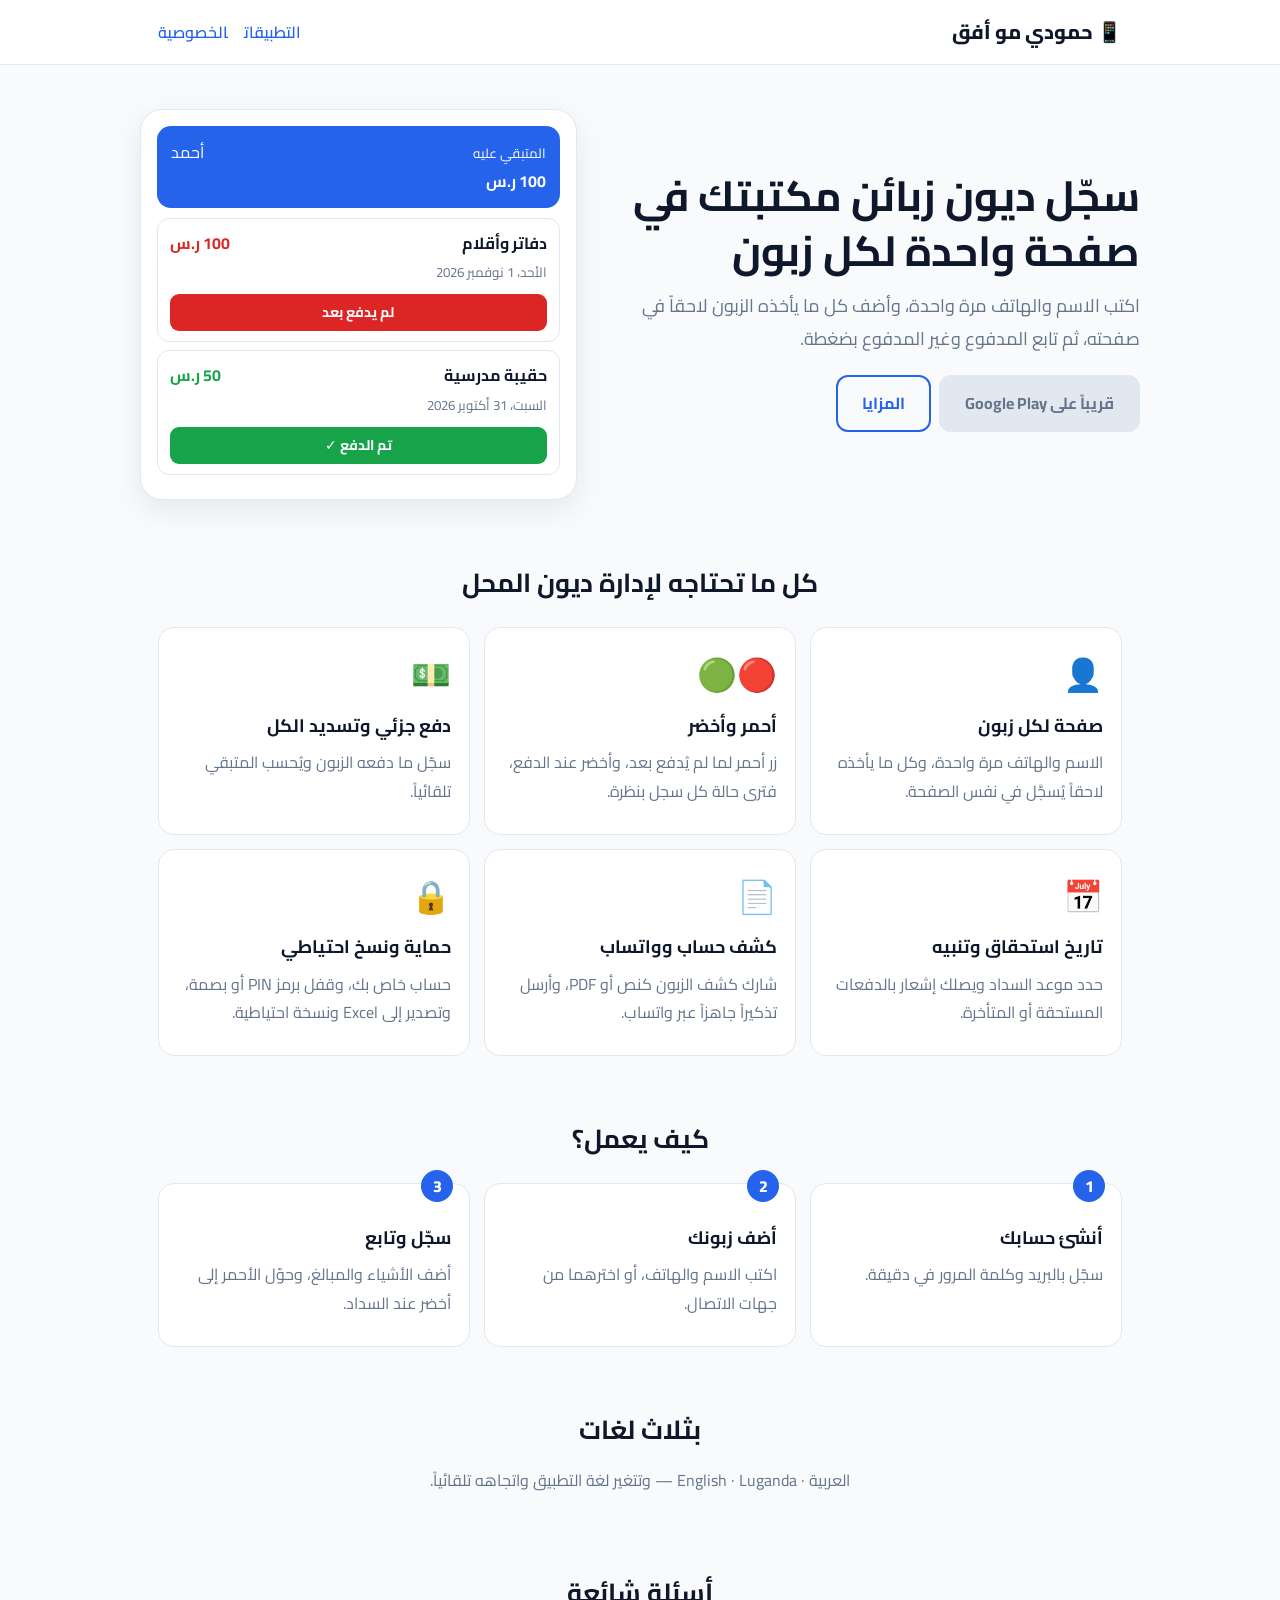
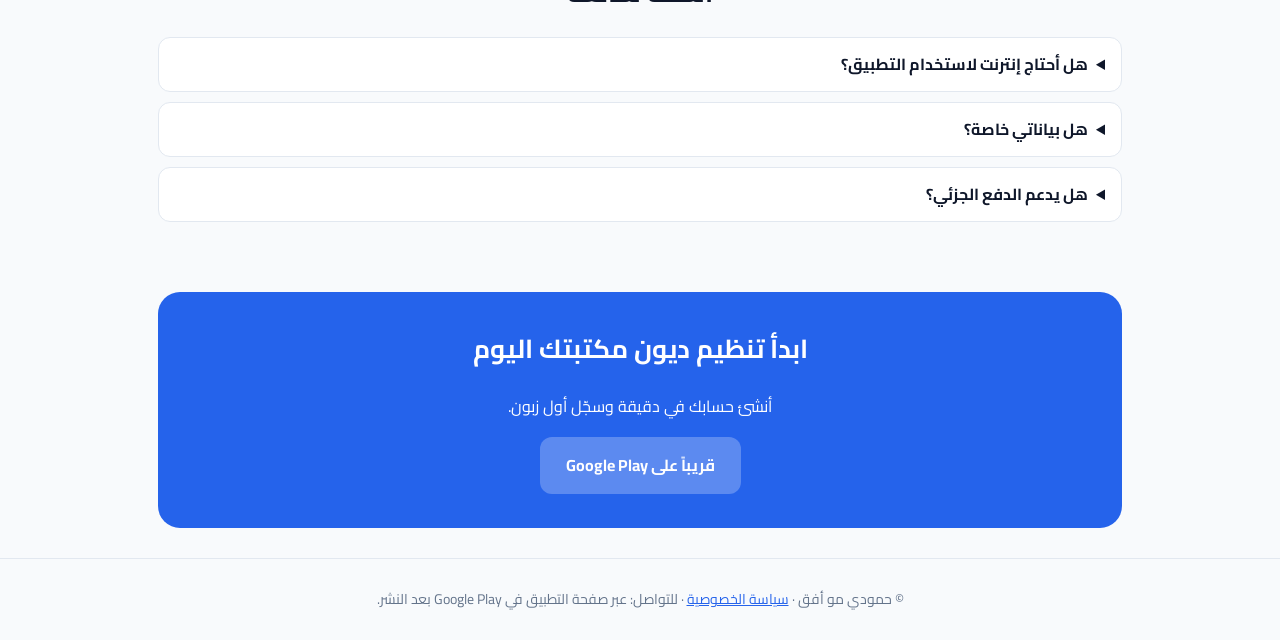
==== apps/library-debts/index.html @ b2d23607 "Update landing page with final details and brand nameUpdate landing page files" ====
<!DOCTYPE html>
<html lang="ar" dir="rtl">
<head>
<meta charset="utf-8">
<meta name="viewport" content="width=device-width, initial-scale=1, viewport-fit=cover">
<title>دفتر ديون المكتبة | حمودي مو أفق</title>
<meta name="description" content="تطبيق دفتر ديون المكتبة من حمودي مو أفق: صفحة واحدة لكل زبون، زر أحمر وأخضر للمدفوع وغير المدفوع، دفع جزئي، تاريخ استحقاق، كشف حساب وتذكير واتساب. بالعربية والإنجليزية واللوغندية.">
<meta name="keywords" content="دفتر ديون, تطبيق ديون, ديون المكتبة, تسجيل ديون الزبائن, دفتر الديون للمحلات, حمودي مو أفق">
<link rel="canonical" href="https://ht8592840-crypto.github.io/hamoudi-moe-library-debts/apps/library-debts/">
<meta property="og:type" content="website">
<meta property="og:title" content="دفتر ديون المكتبة | حمودي مو أفق">
<meta property="og:description" content="سجّل ديون زبائن مكتبتك ومدفوعاتهم في تطبيق واحد بسيط من حمودي مو أفق.">
<meta property="og:url" content="https://ht8592840-crypto.github.io/hamoudi-moe-library-debts/apps/library-debts/">
<meta property="og:locale" content="ar_AR">
<link rel="icon" href="data:image/svg+xml,%3Csvg xmlns='http://www.w3.org/2000/svg' viewBox='0 0 100 100'%3E%3Ctext y='.9em' font-size='90'%3E📚%3C/text%3E%3C/svg%3E">
<link rel="preconnect" href="https://fonts.googleapis.com"><link rel="preconnect" href="https://fonts.gstatic.com" crossorigin>
<link href="https://fonts.googleapis.com/css2?family=Cairo:wght@400;700;800&display=swap" rel="stylesheet">
<link rel="stylesheet" href="../../style.css">
<script type="application/ld+json">{"@context":"https://schema.org","@type":"SoftwareApplication","name":"دفتر ديون المكتبة","operatingSystem":"Android","applicationCategory":"BusinessApplication","description":"تطبيق لتسجيل ديون زبائن المكتبات والمحلات ومتابعة المدفوع وغير المدفوع.","inLanguage":["ar","en","lg"],"url":"https://ht8592840-crypto.github.io/hamoudi-moe-library-debts/apps/library-debts/"}</script>
<script type="application/ld+json">{"@context":"https://schema.org","@type":"FAQPage","mainEntity":[
{"@type":"Question","name":"هل أحتاج إنترنت لاستخدام التطبيق؟","acceptedAnswer":{"@type":"Answer","text":"تُحفظ بياناتك في حسابك وتتزامن عند توفر الإنترنت، ويمكنك التسجيل مؤقتاً دون اتصال ثم تُرفع البيانات تلقائياً."}},
{"@type":"Question","name":"هل بياناتي خاصة؟","acceptedAnswer":{"@type":"Answer","text":"نعم، لكل مستخدم حسابه ولا يصل أحد إلى بياناته غيره، ويمكن إضافة قفل برمز PIN أو بصمة."}},
{"@type":"Question","name":"هل يدعم الدفع الجزئي؟","acceptedAnswer":{"@type":"Answer","text":"نعم، يمكن تسجيل دفعة جزئية لأي سجل ويُحسب المتبقي تلقائياً."}}]}</script>
</head>
<body>
<header><div class="w"><a class="brand" href="../../">📱 حمودي مو أفق</a><nav><a href="../../#apps">التطبيقات</a><a href="../../privacy.html">الخصوصية</a></nav></div></header>
<main>
<div class="w hero two">
  <div>
    <h1>سجّل ديون زبائن مكتبتك في صفحة واحدة لكل زبون</h1>
    <p>اكتب الاسم والهاتف مرة واحدة، وأضف كل ما يأخذه الزبون لاحقاً في صفحته، ثم تابع المدفوع وغير المدفوع بضغطة.</p>
    <!-- عند نشر التطبيق: غيّر السطر التالي إلى <a class="btn" href="رابط-Google-Play">حمّل من Google Play</a> -->
    <span class="btn off">قريباً على Google Play</span><a class="btn g" href="#features">المزايا</a>
  </div>
  <div class="mock" aria-label="مثال على صفحة زبون في التطبيق">
    <div class="top"><div><small>المتبقي عليه</small><br><b>100 ر.س</b></div><div>أحمد</div></div>
    <div class="it"><div class="r1"><b>دفاتر وأقلام</b><b style="color:var(--bad)">100 ر.س</b></div><small>الأحد، 1 نوفمبر 2026</small><span class="st bad">لم يدفع بعد</span></div>
    <div class="it"><div class="r1"><b>حقيبة مدرسية</b><b style="color:var(--ok)">50 ر.س</b></div><small>السبت، 31 أكتوبر 2026</small><span class="st ok">تم الدفع ✓</span></div>
  </div>
</div>

<section id="features"><div class="w">
<h2>كل ما تحتاجه لإدارة ديون المحل</h2>
<div class="grid">
<div class="card"><div class="ic">👤</div><h3>صفحة لكل زبون</h3><p>الاسم والهاتف مرة واحدة، وكل ما يأخذه لاحقاً يُسجَّل في نفس الصفحة.</p></div>
<div class="card"><div class="ic">🔴🟢</div><h3>أحمر وأخضر</h3><p>زر أحمر لما لم يُدفع بعد، وأخضر عند الدفع، فترى حالة كل سجل بنظرة.</p></div>
<div class="card"><div class="ic">💵</div><h3>دفع جزئي وتسديد الكل</h3><p>سجّل ما دفعه الزبون ويُحسب المتبقي تلقائياً.</p></div>
<div class="card"><div class="ic">📅</div><h3>تاريخ استحقاق وتنبيه</h3><p>حدد موعد السداد ويصلك إشعار بالدفعات المستحقة أو المتأخرة.</p></div>
<div class="card"><div class="ic">📄</div><h3>كشف حساب وواتساب</h3><p>شارك كشف الزبون كنص أو PDF، وأرسل تذكيراً جاهزاً عبر واتساب.</p></div>
<div class="card"><div class="ic">🔒</div><h3>حماية ونسخ احتياطي</h3><p>حساب خاص بك، وقفل برمز PIN أو بصمة، وتصدير إلى Excel ونسخة احتياطية.</p></div>
</div></div></section>

<section><div class="w"><h2>كيف يعمل؟</h2>
<div class="grid steps">
<div class="card"><h3>أنشئ حسابك</h3><p>سجّل بالبريد وكلمة المرور في دقيقة.</p></div>
<div class="card"><h3>أضف زبونك</h3><p>اكتب الاسم والهاتف، أو اخترهما من جهات الاتصال.</p></div>
<div class="card"><h3>سجّل وتابع</h3><p>أضف الأشياء والمبالغ، وحوّل الأحمر إلى أخضر عند السداد.</p></div>
</div></div></section>

<section><div class="w"><h2>بثلاث لغات</h2>
<p style="text-align:center;color:var(--mut);margin-top:-8px">العربية · English · Luganda — وتتغير لغة التطبيق واتجاهه تلقائياً.</p></div></section>

<!-- لقطات الشاشة: بعد أخذ لقطات من التطبيق (بدون أسماء أو أرقام حقيقية) ضعها في مجلد screens وفعّل هذا القسم
<section><div class="w"><h2>لقطات من التطبيق</h2><div class="grid">
<img src="screens/1.png" alt="قائمة الزبائن" style="width:100%;border-radius:16px">
<img src="screens/2.png" alt="صفحة الزبون" style="width:100%;border-radius:16px">
</div></div></section>
-->

<section><div class="w"><h2>أسئلة شائعة</h2>
<details><summary>هل أحتاج إنترنت لاستخدام التطبيق؟</summary><p>تُحفظ بياناتك في حسابك وتتزامن عند توفر الإنترنت، ويمكنك التسجيل مؤقتاً دون اتصال ثم تُرفع البيانات تلقائياً.</p></details>
<details><summary>هل بياناتي خاصة؟</summary><p>نعم، لكل مستخدم حسابه ولا يصل أحد إلى بياناته غيره، ويمكن إضافة قفل برمز PIN أو بصمة. التفاصيل في <a href="../../privacy.html">سياسة الخصوصية</a>.</p></details>
<details><summary>هل يدعم الدفع الجزئي؟</summary><p>نعم، سجّل أي دفعة جزئية وسيُحسب المتبقي تلقائياً.</p></details>
</div></section>

<section><div class="w"><div class="cta"><h2 style="margin-top:0">ابدأ تنظيم ديون مكتبتك اليوم</h2><p>أنشئ حسابك في دقيقة وسجّل أول زبون.</p><span class="btn off">قريباً على Google Play</span></div></div></section>
</main>
<footer><div class="w">© حمودي مو أفق · <a href="../../privacy.html">سياسة الخصوصية</a> · للتواصل: عبر صفحة التطبيق في Google Play بعد النشر.</div></footer>
</body>
</html>
---- style.css ----
:root{--bg:#f8fafc;--card:#fff;--tx:#0f172a;--mut:#64748b;--pri:#2563eb;--onp:#fff;--ok:#16a34a;--bad:#dc2626;--bd:#e2e8f0;box-sizing:border-box;padding-top:env(safe-area-inset-top,0px);padding-bottom:env(safe-area-inset-bottom,0px)}
@media(prefers-color-scheme:dark){:root:not([data-theme="light"]){--bg:#0b1220;--card:#131c2e;--tx:#e8edf6;--mut:#94a3b8;--pri:#60a5fa;--onp:#0b1220;--ok:#22c55e;--bad:#f87171;--bd:#24304a;color-scheme:dark}}
:root[data-theme="dark"]{--bg:#0b1220;--card:#131c2e;--tx:#e8edf6;--mut:#94a3b8;--pri:#60a5fa;--onp:#0b1220;--ok:#22c55e;--bad:#f87171;--bd:#24304a;color-scheme:dark}
*{box-sizing:border-box}html{scroll-behavior:smooth}
body{margin:0;background:var(--bg);color:var(--tx);font-family:'Cairo',system-ui,-apple-system,"Segoe UI",Tahoma,Arial,sans-serif;line-height:1.8}
a{color:var(--pri)}.w{max-width:1000px;margin:0 auto;padding:0 18px}
header{background:var(--card);border-bottom:1px solid var(--bd)}
header .w{display:flex;justify-content:space-between;align-items:center;padding-top:14px;padding-bottom:14px;gap:10px;flex-wrap:wrap}
.brand{font-weight:800;font-size:20px;color:var(--tx);text-decoration:none}
nav a{margin-inline-start:16px;text-decoration:none;font-weight:600}
.btn{display:inline-block;background:var(--pri);color:var(--onp);padding:12px 24px;border-radius:12px;font-weight:700;text-decoration:none;border:2px solid var(--pri)}
.btn.g{background:transparent;color:var(--pri)}
.btn.off{background:var(--bd);border-color:var(--bd);color:var(--mut);cursor:default}
.hero{padding:44px 0 30px;text-align:center}
.hero.two{display:grid;grid-template-columns:1.1fr .9fr;gap:30px;align-items:center;text-align:start}
h1{font-size:clamp(28px,5vw,42px);line-height:1.3;margin:0 0 12px}
.hero p{color:var(--mut);font-size:18px;margin:0 0 20px}.hero .btn{margin:0 0 8px;margin-inline-end:8px}
section{padding:30px 0}h2{font-size:26px;margin:0 0 20px;text-align:center}
.grid{display:grid;grid-template-columns:repeat(auto-fit,minmax(250px,1fr));gap:14px}
.card{background:var(--card);border:1px solid var(--bd);border-radius:16px;padding:18px}
.card h3{margin:6px 0;font-size:18px}.card p{margin:0 0 10px;color:var(--mut)}.ic{font-size:32px}
.mock{background:var(--card);border:1px solid var(--bd);border-radius:22px;padding:16px;box-shadow:0 10px 30px rgba(0,0,0,.08)}
.mock .top{background:var(--pri);color:var(--onp);border-radius:14px;padding:12px 14px;display:flex;justify-content:space-between;margin-bottom:10px}
.it{border:1px solid var(--bd);border-radius:12px;padding:10px 12px;margin-bottom:8px}
.it .r1{display:flex;justify-content:space-between}.it small{color:var(--mut)}
.st{display:block;margin-top:8px;border-radius:9px;color:#fff;text-align:center;padding:6px;font-size:14px;font-weight:700}
.bad{background:var(--bad)}.ok{background:var(--ok)}
.steps{counter-reset:s}.steps .card{position:relative;padding-top:32px}
.steps .card::before{counter-increment:s;content:counter(s);position:absolute;top:-14px;inset-inline-start:16px;background:var(--pri);color:var(--onp);width:32px;height:32px;border-radius:50%;display:grid;place-items:center;font-weight:800}
details{background:var(--card);border:1px solid var(--bd);border-radius:12px;padding:12px 16px;margin-bottom:10px}
summary{cursor:pointer;font-weight:700}details p{color:var(--mut);margin:8px 0 0}
.cta{background:var(--pri);color:var(--onp);border-radius:22px;text-align:center;padding:34px 18px}
.cta .btn{background:var(--onp);color:var(--pri);border-color:var(--onp)}.cta .btn.off{background:rgba(255,255,255,.25);color:var(--onp);border-color:transparent}
.doc{max-width:760px;margin:0 auto;padding:30px 18px}.doc h2{text-align:start;font-size:22px;margin:26px 0 8px}.doc li{margin-bottom:6px}
footer{padding:28px 0;color:var(--mut);text-align:center;font-size:14px;border-top:1px solid var(--bd)}
@media(max-width:760px){.hero.two{grid-template-columns:1fr}}
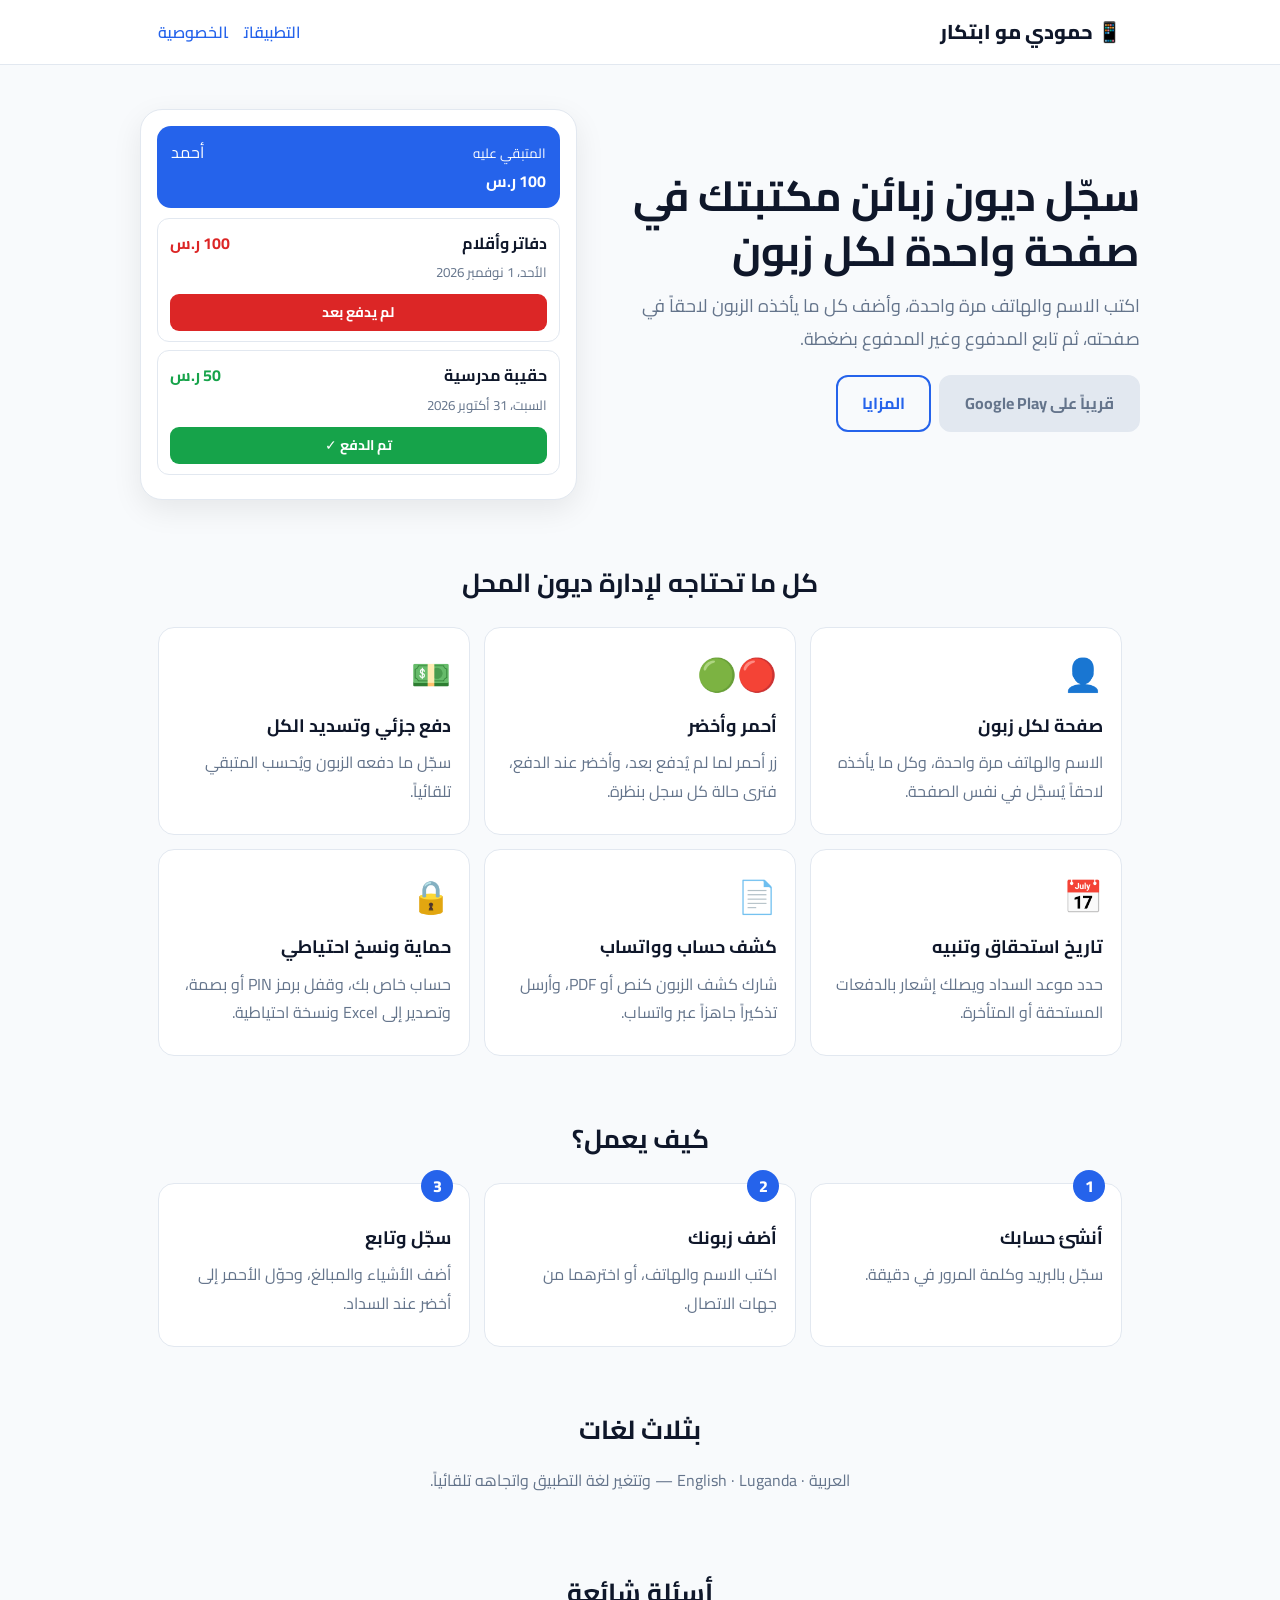
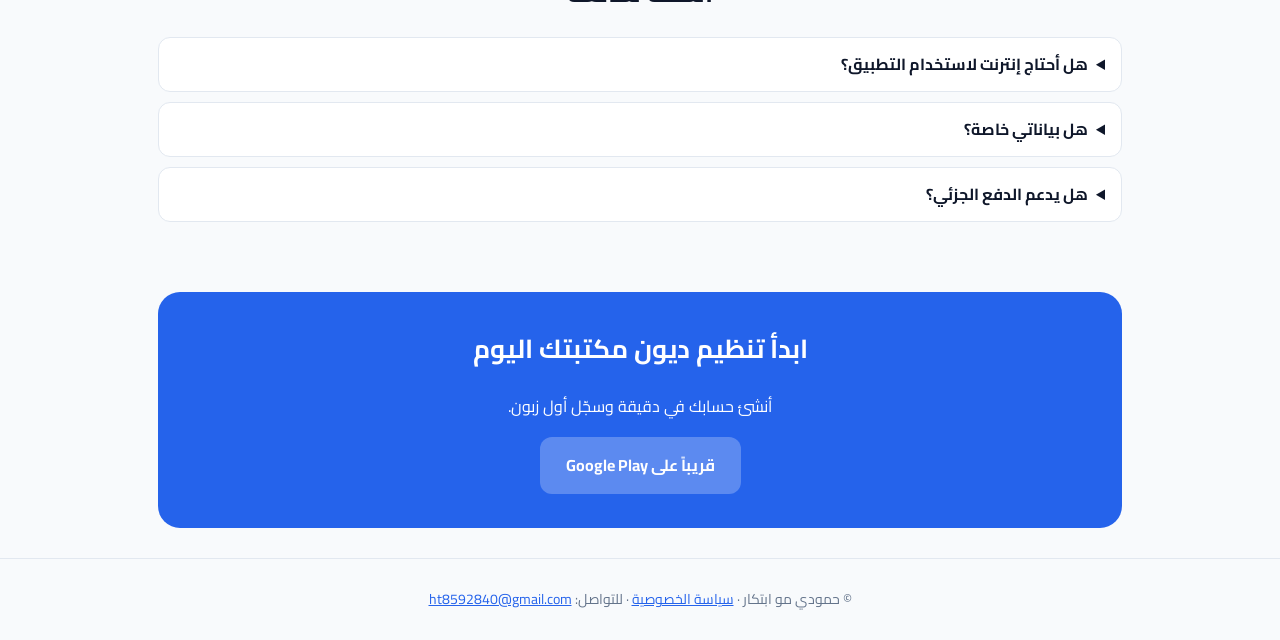
==== commit 3e144f14: "Update landing page with final details and brand name" ====
--- a/apps/library-debts/index.html
+++ b/apps/library-debts/index.html
@@ -3,13 +3,13 @@
 <head>
 <meta charset="utf-8">
 <meta name="viewport" content="width=device-width, initial-scale=1, viewport-fit=cover">
-<title>دفتر ديون المكتبة | حمودي مو أفق</title>
-<meta name="description" content="تطبيق دفتر ديون المكتبة من حمودي مو أفق: صفحة واحدة لكل زبون، زر أحمر وأخضر للمدفوع وغير المدفوع، دفع جزئي، تاريخ استحقاق، كشف حساب وتذكير واتساب. بالعربية والإنجليزية واللوغندية.">
-<meta name="keywords" content="دفتر ديون, تطبيق ديون, ديون المكتبة, تسجيل ديون الزبائن, دفتر الديون للمحلات, حمودي مو أفق">
+<title>دفتر ديون المكتبة | حمودي مو ابتكار</title>
+<meta name="description" content="تطبيق دفتر ديون المكتبة من حمودي مو ابتكار: صفحة واحدة لكل زبون، زر أحمر وأخضر للمدفوع وغير المدفوع، دفع جزئي، تاريخ استحقاق، كشف حساب وتذكير واتساب. بالعربية والإنجليزية واللوغندية.">
+<meta name="keywords" content="دفتر ديون, تطبيق ديون, ديون المكتبة, تسجيل ديون الزبائن, دفتر الديون للمحلات, حمودي مو ابتكار">
 <link rel="canonical" href="https://ht8592840-crypto.github.io/hamoudi-moe-library-debts/apps/library-debts/">
 <meta property="og:type" content="website">
-<meta property="og:title" content="دفتر ديون المكتبة | حمودي مو أفق">
-<meta property="og:description" content="سجّل ديون زبائن مكتبتك ومدفوعاتهم في تطبيق واحد بسيط من حمودي مو أفق.">
+<meta property="og:title" content="دفتر ديون المكتبة | حمودي مو ابتكار">
+<meta property="og:description" content="سجّل ديون زبائن مكتبتك ومدفوعاتهم في تطبيق واحد بسيط من حمودي مو ابتكار.">
 <meta property="og:url" content="https://ht8592840-crypto.github.io/hamoudi-moe-library-debts/apps/library-debts/">
 <meta property="og:locale" content="ar_AR">
 <link rel="icon" href="data:image/svg+xml,%3Csvg xmlns='http://www.w3.org/2000/svg' viewBox='0 0 100 100'%3E%3Ctext y='.9em' font-size='90'%3E📚%3C/text%3E%3C/svg%3E">
@@ -23,7 +23,7 @@
 {"@type":"Question","name":"هل يدعم الدفع الجزئي؟","acceptedAnswer":{"@type":"Answer","text":"نعم، يمكن تسجيل دفعة جزئية لأي سجل ويُحسب المتبقي تلقائياً."}}]}</script>
 </head>
 <body>
-<header><div class="w"><a class="brand" href="../../">📱 حمودي مو أفق</a><nav><a href="../../#apps">التطبيقات</a><a href="../../privacy.html">الخصوصية</a></nav></div></header>
+<header><div class="w"><a class="brand" href="../../">📱 حمودي مو ابتكار</a><nav><a href="../../#apps">التطبيقات</a><a href="../../privacy.html">الخصوصية</a></nav></div></header>
 <main>
 <div class="w hero two">
   <div>
@@ -75,6 +75,6 @@
 
 <section><div class="w"><div class="cta"><h2 style="margin-top:0">ابدأ تنظيم ديون مكتبتك اليوم</h2><p>أنشئ حسابك في دقيقة وسجّل أول زبون.</p><span class="btn off">قريباً على Google Play</span></div></div></section>
 </main>
-<footer><div class="w">© حمودي مو أفق · <a href="../../privacy.html">سياسة الخصوصية</a> · للتواصل: عبر صفحة التطبيق في Google Play بعد النشر.</div></footer>
+<footer><div class="w">© حمودي مو ابتكار · <a href="../../privacy.html">سياسة الخصوصية</a> · للتواصل: <a href="mailto:ht8592840@gmail.com">ht8592840@gmail.com</a></div></footer>
 </body>
 </html>
